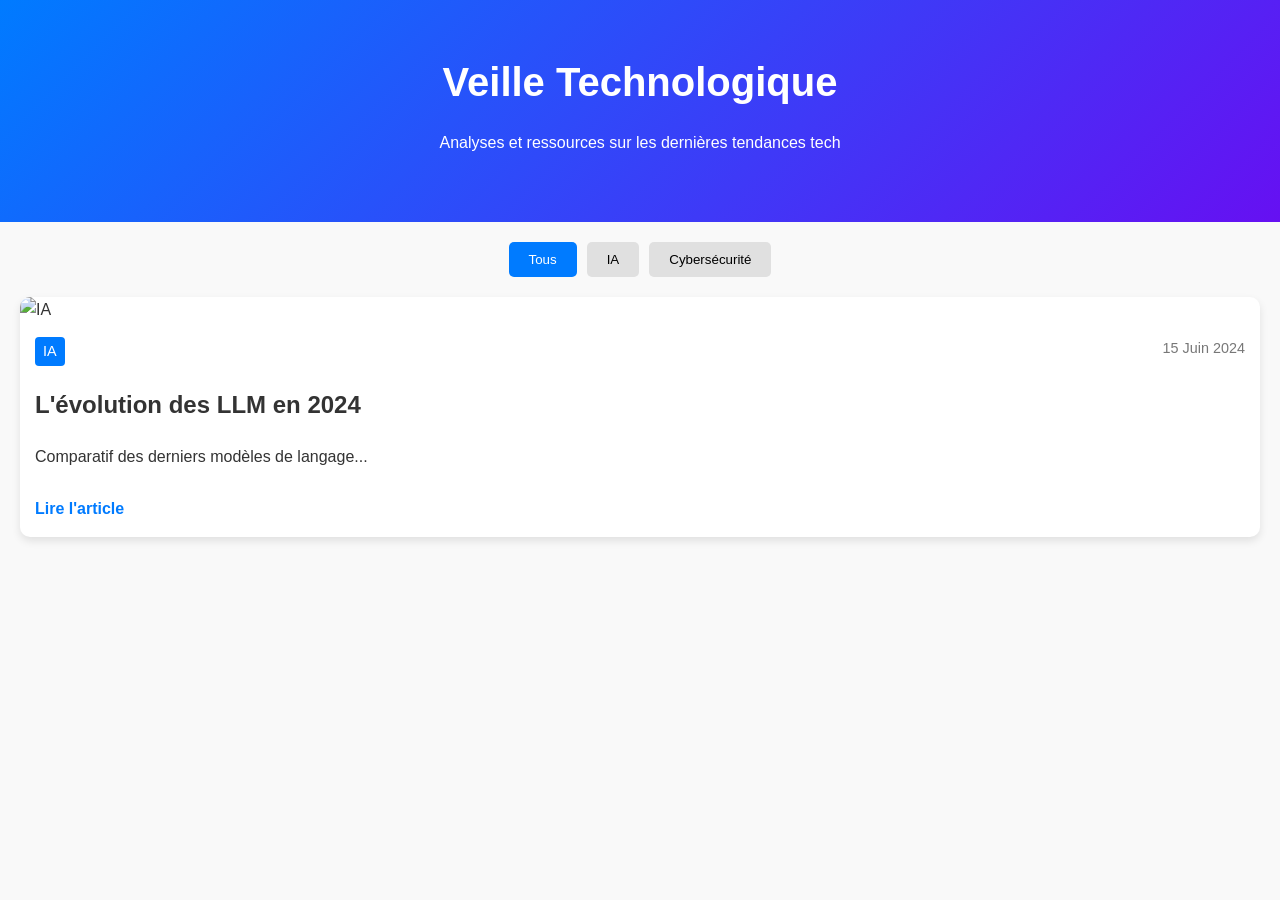
==== veille.html @ dc90a592 "amelioration css et ajout de la page veille.html" ====
<!DOCTYPE html>
<html lang="fr" data-theme="light">
<head>
  <meta charset="UTF-8">
  <meta name="viewport" content="width=device-width, initial-scale=1.0">
  <title>Junior Michel - Veille Technologique</title>
  <style>
    body {
      font-family: Arial, sans-serif;
      background-color: #f9f9f9;
      color: #333;
      margin: 0;
      padding: 0;
      line-height: 1.6;
    }

    .veille-hero {
      background: linear-gradient(135deg, #007BFF, #6610f2);
      color: white;
      text-align: center;
      padding: 50px 20px;
    }

    .veille-hero h1 {
      margin: 0;
      font-size: 2.5em;
    }

    .veille-filtres {
      display: flex;
      justify-content: center;
      gap: 10px;
      margin: 20px 0;
    }

    .filtre {
      padding: 10px 20px;
      border: none;
      background-color: #e0e0e0;
      cursor: pointer;
      transition: background 0.3s;
      border-radius: 5px;
    }

    .filtre.active, .filtre:hover {
      background-color: #007BFF;
      color: white;
    }

    .veille-grid {
      display: grid;
      grid-template-columns: repeat(auto-fit, minmax(300px, 1fr));
      gap: 20px;
      padding: 0 20px;
    }

    .veille-article {
      background: white;
      border-radius: 10px;
      overflow: hidden;
      box-shadow: 0 4px 8px rgba(0, 0, 0, 0.1);
      transition: transform 0.3s ease;
    }

    .veille-article:hover {
      transform: translateY(-10px);
    }

    .veille-image {
      width: 100%;
      height: 180px;
      object-fit: cover;
    }

    .veille-content {
      padding: 15px;
    }

    .veille-meta {
      display: flex;
      justify-content: space-between;
      font-size: 0.9em;
      color: #777;
    }

    .categorie {
      background-color: #007BFF;
      color: white;
      padding: 3px 8px;
      border-radius: 4px;
    }

    .veille-link {
      display: inline-block;
      margin-top: 10px;
      color: #007BFF;
      text-decoration: none;
      font-weight: bold;
    }

    .veille-link:hover {
      text-decoration: underline;
    }
  </style>
</head>
<body>
  <section class="veille-hero">
    <h1>Veille Technologique</h1>
    <p>Analyses et ressources sur les dernières tendances tech</p>
  </section>

  <div class="veille-filtres">
    <button class="filtre active" data-categorie="all">Tous</button>
    <button class="filtre" data-categorie="ia">IA</button>
    <button class="filtre" data-categorie="securite">Cybersécurité</button>
  </div>

  <div class="veille-grid">
    <article class="veille-article" data-categorie="ia">
      <img src="ia.jpg" alt="IA" class="veille-image">
      <div class="veille-content">
        <div class="veille-meta">
          <span class="categorie">IA</span>
          <time datetime="2024-06-15">15 Juin 2024</time>
        </div>
        <h2>L'évolution des LLM en 2024</h2>
        <p>Comparatif des derniers modèles de langage...</p>
        <a href="#article-llm" class="veille-link">Lire l'article</a>
      </div>
    </article>
  </div>

  <script>
    const filtres = document.querySelectorAll('.filtre');
    const articles = document.querySelectorAll('.veille-article');

    filtres.forEach(filtre => {
      filtre.addEventListener('click', () => {
        document.querySelector('.filtre.active').classList.remove('active');
        filtre.classList.add('active');

        const categorie = filtre.getAttribute('data-categorie');

        articles.forEach(article => {
          if (categorie === 'all' || article.dataset.categorie === categorie) {
            article.style.display = 'block';
          } else {
            article.style.display = 'none';
          }
        });
      });
    });
  </script>
</body>
</html>
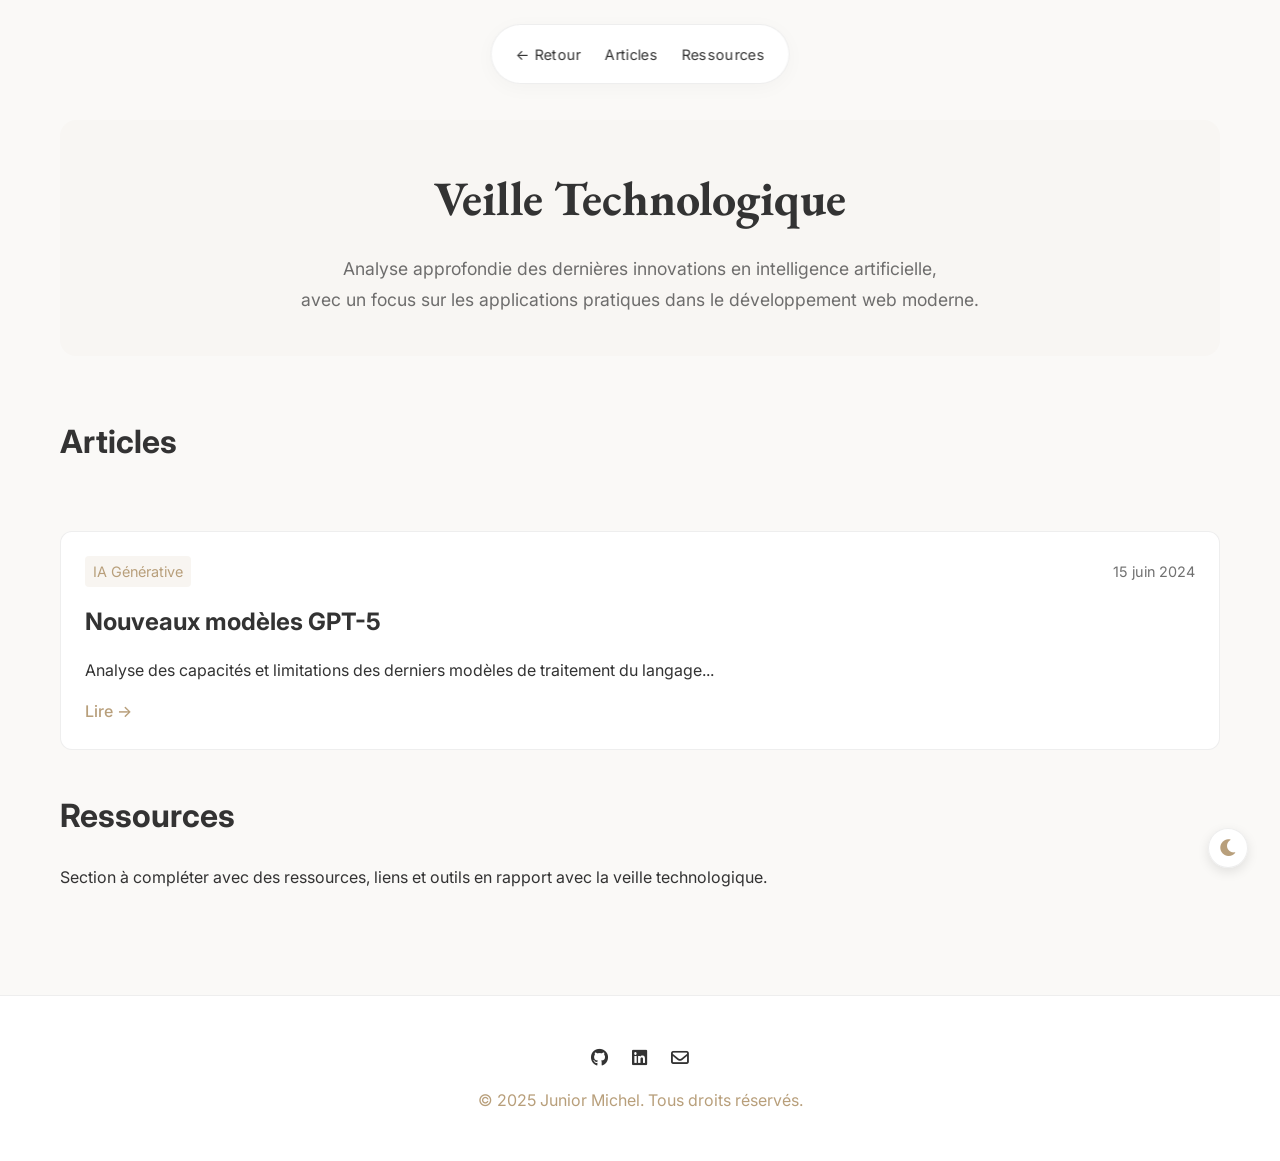
==== commit 4971fa02: "Modification style, ajoute page veille + style, tentative envoie mail" ====
--- a/veille.html
+++ b/veille.html
@@ -4,152 +4,130 @@
   <meta charset="UTF-8">
   <meta name="viewport" content="width=device-width, initial-scale=1.0">
   <title>Junior Michel - Veille Technologique</title>
-  <style>
-    body {
-      font-family: Arial, sans-serif;
-      background-color: #f9f9f9;
-      color: #333;
-      margin: 0;
-      padding: 0;
-      line-height: 1.6;
+  <link href="https://fonts.googleapis.com/css2?family=EB+Garamond:wght@400;600&family=Inter:wght@300;400;600&display=swap" rel="stylesheet">
+  <link rel="stylesheet" href="https://cdnjs.cloudflare.com/ajax/libs/font-awesome/6.0.0/css/all.min.css">
+  <link rel="stylesheet" href="styles_veille.css">
+</head>
+<body>
+  <button class="theme-toggle" aria-label="Basculer entre le mode clair et sombre" onclick="toggleTheme()">
+    <i class="fas fa-moon"></i>
+  </button>
+  <!-- Navbar fixe -->
+  <nav class="navbar">
+    <div class="nav-container">
+      <a href="index.html" class="nav-link">← Retour</a>
+      <a href="#articles" class="nav-link">Articles</a>
+      <a href="#ressources" class="nav-link">Ressources</a>
+    </div>
+  </nav>
+
+  <!-- Contenu principal -->
+  <main class="main-content">
+    <header class="veille-header">
+      <h1>Veille Technologique</h1>
+      <p>
+        Analyse approfondie des dernières innovations en intelligence artificielle,<br>
+        avec un focus sur les applications pratiques dans le développement web moderne.
+      </p>
+    </header>
+
+    <!-- Section Articles -->
+    <section id="articles" aria-labelledby="articles-heading">
+      <h2 id="articles-heading">Articles</h2>
+      <div class="veille-grid">
+        <article class="article-card">
+          <div class="article-meta">
+            <span class="category">IA Générative</span>
+            <time datetime="2024-06-15">15 juin 2024</time>
+          </div>
+          <h3>Nouveaux modèles GPT-5</h3>
+          <p>Analyse des capacités et limitations des derniers modèles de traitement du langage...</p>
+          <a href="#" class="article-link">Lire →</a>
+        </article>
+      </div>
+    </section>
+
+    <!-- Section Ressources -->
+    <section id="ressources">
+      <h2>Ressources</h2>
+      <p>Section à compléter avec des ressources, liens et outils en rapport avec la veille technologique.</p>
+    </section>
+  </main>
+
+  <!-- Footer -->
+  <footer class="footer">
+    <div class="footer-container">
+      <div class="social-links">
+        <a href="https://github.com" target="_blank" rel="noopener noreferrer">
+          <i class="fab fa-github"></i>
+        </a>
+        <a href="#"><i class="fab fa-linkedin"></i></a>
+        <a href="#"><i class="far fa-envelope"></i></a>
+      </div>
+      <p style="color: var(--accent); margin-top: 1rem;">&copy; 2025 Junior Michel. Tous droits réservés.</p>
+    </div>
+  </footer>
+  <script>
+    // Gestion du thème
+    function toggleTheme() {
+      const html = document.documentElement;
+      const currentTheme = html.getAttribute('data-theme');
+      const newTheme = currentTheme === 'dark' ? 'light' : 'dark';
+      html.setAttribute('data-theme', newTheme);
+      localStorage.setItem('theme', newTheme);
+      updateThemeIcon(newTheme);
     }
 
-    .veille-hero {
-      background: linear-gradient(135deg, #007BFF, #6610f2);
-      color: white;
-      text-align: center;
-      padding: 50px 20px;
+    function updateThemeIcon(theme) {
+      const icon = document.querySelector('.theme-toggle i');
+      icon.className = theme === 'dark' ? 'fas fa-sun' : 'fas fa-moon';
     }
 
-    .veille-hero h1 {
-      margin: 0;
-      font-size: 2.5em;
+    function loadTheme() {
+      const savedTheme = localStorage.getItem('theme');
+      const prefersDark = window.matchMedia('(prefers-color-scheme: dark)').matches;
+      const theme = savedTheme || (prefersDark ? 'dark' : 'light');
+      document.documentElement.setAttribute('data-theme', theme);
+      updateThemeIcon(theme);
     }
 
-    .veille-filtres {
-      display: flex;
-      justify-content: center;
-      gap: 10px;
-      margin: 20px 0;
-    }
+    loadTheme();
 
-    .filtre {
-      padding: 10px 20px;
-      border: none;
-      background-color: #e0e0e0;
-      cursor: pointer;
-      transition: background 0.3s;
-      border-radius: 5px;
-    }
+    // Animations au scroll
+    const observer = new IntersectionObserver((entries) => {
+      entries.forEach(entry => {
+        if (entry.isIntersecting) {
+          entry.target.style.opacity = 1;
+          entry.target.style.transform = 'translateY(0)';
+        }
+      });
+    });
 
-    .filtre.active, .filtre:hover {
-      background-color: #007BFF;
-      color: white;
-    }
+    document.querySelectorAll('.article-card').forEach((el) => {
+      el.style.opacity = 0;
+      el.style.transform = 'translateY(20px)';
+      el.style.transition = 'all 0.4s ease-out';
+      observer.observe(el);
+    });
 
-    .veille-grid {
-      display: grid;
-      grid-template-columns: repeat(auto-fit, minmax(300px, 1fr));
-      gap: 20px;
-      padding: 0 20px;
-    }
+    document.querySelectorAll('.skill-card, .project-card').forEach((el) => {
+      el.style.opacity = 0;
+      el.style.transform = 'translateY(20px)';
+      el.style.transition = 'all 0.4s ease-out';
+      observer.observe(el);
+    });
 
-    .veille-article {
-      background: white;
-      border-radius: 10px;
-      overflow: hidden;
-      box-shadow: 0 4px 8px rgba(0, 0, 0, 0.1);
-      transition: transform 0.3s ease;
-    }
-
-    .veille-article:hover {
-      transform: translateY(-10px);
-    }
-
-    .veille-image {
-      width: 100%;
-      height: 180px;
-      object-fit: cover;
-    }
-
-    .veille-content {
-      padding: 15px;
-    }
-
-    .veille-meta {
-      display: flex;
-      justify-content: space-between;
-      font-size: 0.9em;
-      color: #777;
-    }
-
-    .categorie {
-      background-color: #007BFF;
-      color: white;
-      padding: 3px 8px;
-      border-radius: 4px;
-    }
-
-    .veille-link {
-      display: inline-block;
-      margin-top: 10px;
-      color: #007BFF;
-      text-decoration: none;
-      font-weight: bold;
-    }
-
-    .veille-link:hover {
-      text-decoration: underline;
-    }
-  </style>
-</head>
-<body>
-  <section class="veille-hero">
-    <h1>Veille Technologique</h1>
-    <p>Analyses et ressources sur les dernières tendances tech</p>
-  </section>
-
-  <div class="veille-filtres">
-    <button class="filtre active" data-categorie="all">Tous</button>
-    <button class="filtre" data-categorie="ia">IA</button>
-    <button class="filtre" data-categorie="securite">Cybersécurité</button>
-  </div>
-
-  <div class="veille-grid">
-    <article class="veille-article" data-categorie="ia">
-      <img src="ia.jpg" alt="IA" class="veille-image">
-      <div class="veille-content">
-        <div class="veille-meta">
-          <span class="categorie">IA</span>
-          <time datetime="2024-06-15">15 Juin 2024</time>
-        </div>
-        <h2>L'évolution des LLM en 2024</h2>
-        <p>Comparatif des derniers modèles de langage...</p>
-        <a href="#article-llm" class="veille-link">Lire l'article</a>
-      </div>
-    </article>
-  </div>
-
-  <script>
-    const filtres = document.querySelectorAll('.filtre');
-    const articles = document.querySelectorAll('.veille-article');
-
-    filtres.forEach(filtre => {
-      filtre.addEventListener('click', () => {
-        document.querySelector('.filtre.active').classList.remove('active');
-        filtre.classList.add('active');
-
-        const categorie = filtre.getAttribute('data-categorie');
-
-        articles.forEach(article => {
-          if (categorie === 'all' || article.dataset.categorie === categorie) {
-            article.style.display = 'block';
-          } else {
-            article.style.display = 'none';
-          }
+    // Navigation fluide
+    document.querySelectorAll('a[href^="#"]').forEach(anchor => {
+      anchor.addEventListener('click', function (e) {
+        e.preventDefault();
+        document.querySelector(this.getAttribute('href')).scrollIntoView({
+          behavior: 'smooth'
         });
       });
     });
-  </script>
+
+</script>
+  
 </body>
 </html>
--- a/styles_veille.css
+++ b/styles_veille.css
@@ -0,0 +1,334 @@
+/* ======================= */
+/*   Variables & Reset     */
+/* ======================= */
+@import url('https://fonts.googleapis.com/css2?family=EB+Garamond:wght@400;600&family=Inter:wght@300;400;600&display=swap');
+
+:root {
+  /* Light Theme amélioré */
+  --bg: #FAF9F7;                   /* Fond très clair et chaleureux */
+  --text: #333333;                 /* Texte bien contrasté */
+  --accent: #B89F7B;               /* Accent élégant */
+  --card-bg: rgba(255, 255, 255, 0.95); /* Fond des cartes légèrement translucide */
+  --border: rgba(200, 200, 200, 0.3); /* Bordures subtiles */
+  --text-muted: rgba(51, 51, 51, 0.7);  /* Texte atténué */
+
+  --accent-rgb: 184, 159, 123; /* Correspond à --accent en RGB */
+  --accent-dark-rgb: 240, 165, 0; /* Correspond à --accent-dark en RGB */
+  
+  /* Dark Theme */
+  --bg-dark: #1C1C1C;
+  --text-dark: #F5F5F5;
+  --accent-dark: #F0A500;
+  --card-bg-dark: rgba(28, 28, 28, 0.95);
+  --border-dark: rgba(240, 165, 0, 0.2);
+  --text-muted-dark: rgba(245, 245, 245, 0.7);
+}[data-theme="dark"] {
+  --bg: var(--bg-dark);
+  --text: var(--text-dark);
+  --accent: var(--accent-dark);
+  --card-bg: var(--card-bg-dark);
+  --border: var(--border-dark);
+  --text-muted: var(--text-muted-dark);
+}
+
+/* Theme Toggle */
+.theme-toggle {
+  position: fixed;
+  bottom: 2rem;
+  right: 2rem;
+  width: 40px;
+  height: 40px;
+  border-radius: 50%;
+  background: var(--card-bg);
+  border: 1px solid var(--border);
+  cursor: pointer;
+  display: flex;
+  align-items: center;
+  justify-content: center;
+  box-shadow: 0 4px 12px rgba(0, 0, 0, 0.1);
+  z-index: 1000;
+  backdrop-filter: blur(5px);  /* Blur sur le bouton */
+}
+.theme-toggle i {
+  font-size: 1.2rem;
+  color: var(--accent);
+}
+
+* {
+  box-sizing: border-box;
+  margin: 0;
+  padding: 0;
+  transition: background 0.3s ease, color 0.2s ease;
+}
+
+body {
+  background: var(--bg);
+  color: var(--text);
+  font-family: 'Inter', sans-serif;
+  line-height: 1.6;
+  padding-top: 80px; /* Espace pour la navbar */
+}
+
+/* ======================= */
+/*       Navbar            */
+/* ======================= */
+.nav-glass {
+  position: fixed;
+  top: 20px;
+  left: 50%;
+  transform: translateX(-50%);
+  padding: 12px 24px;
+  background: var(--card-bg);
+  backdrop-filter: blur(12px);
+  border: 1px solid var(--border);
+  border-radius: 50px;
+  z-index: 1000;
+  display: flex;
+  gap: 24px;
+  box-shadow: 0 4px 20px rgba(0, 0, 0, 0.1);
+  width: max-content;
+}
+
+/* ======================= */
+/*  Conteneur principal    */
+/* ======================= */
+.main-content {
+  max-width: 1200px;
+  margin: 0 auto;
+  padding: 40px 20px;
+}
+
+/* ======================= */
+/*      En-tête Veille     */
+/* ======================= */
+.veille-header {
+  text-align: center;
+  margin-bottom: 60px;
+  padding: 40px 20px;
+  /* Correction : on utilise la variable RGB pour appliquer l'opacité */
+  background: rgba(var(--accent-rgb), 0.03);
+  border-radius: 16px;
+}
+
+.veille-header h1 {
+  font-family: 'EB Garamond', serif;
+  font-size: 3rem;
+  margin-bottom: 1rem;
+  color: var(--text);
+}
+
+.veille-header p {
+  font-size: 1.1rem;
+  color: var(--text-muted);
+  max-width: 800px;
+  margin: 0 auto;
+  line-height: 1.8;
+}
+
+/* ======================= */
+/*    Grille d'articles    */
+/* ======================= */
+.veille-grid {
+  display: grid;
+  grid-template-columns: repeat(auto-fit, minmax(320px, 1fr));
+  gap: 30px;
+  padding: 40px 0;
+}
+
+/* ======================= */
+/*      Carte Article      */
+/* ======================= */
+.article-card {
+  background: var(--card-bg);
+  border: 1px solid var(--border);
+  border-radius: 12px;
+  padding: 24px;
+  transition: transform 0.3s ease, box-shadow 0.3s ease;
+}
+
+.article-card:hover {
+  transform: translateY(-5px);
+  box-shadow: 0 8px 24px rgba(0, 0, 0, 0.1);
+}
+
+/* Meta informations de l'article */
+.article-meta {
+  display: flex;
+  justify-content: space-between;
+  align-items: center;
+  margin-bottom: 16px;
+}
+
+.article-meta .category {
+  font-size: 0.9rem;
+  color: var(--accent);
+  background: rgba(var(--accent-rgb), 0.1);
+  padding: 4px 8px;
+  border-radius: 4px;
+}
+
+.article-meta time {
+  font-size: 0.9rem;
+  color: var(--text-muted);
+}
+
+/* Lien vers l'article */
+.article-link {
+  display: inline-block;
+  margin-top: 16px;
+  color: var(--accent);
+  text-decoration: none;
+  font-weight: 500;
+  transition: transform 0.2s ease;
+}
+
+.article-link:hover {
+  transform: translateX(5px);
+}
+
+/* ======================= */
+/*       Responsive        */
+/* ======================= */
+@media (max-width: 768px) {
+  body {
+    padding-top: 70px;
+  }
+  
+  .nav-glass {
+    top: 10px;
+    padding: 10px 15px;
+    gap: 15px;
+    font-size: 0.9rem;
+  }
+  
+  .veille-header h1 {
+    font-size: 2.2rem;
+  }
+  
+  .veille-header p {
+    font-size: 1rem;
+  }
+}
+
+
+/* ===================================================== */
+/*      Navbar - Style Global (repris de l'index)       */
+/* ===================================================== */
+.navbar {
+  position: fixed;
+  top: 1.5rem;
+  left: 50%;
+  transform: translateX(-50%);
+  padding: 0.8rem 1.5rem;
+  background: var(--card-bg);
+  backdrop-filter: blur(20px);  /* Blur renforcé */
+  border-radius: 50px;
+  z-index: 1000;
+  box-shadow: 0 4px 20px rgba(0, 0, 0, 0.03);
+  border: 1px solid var(--border);
+  display: flex;
+  gap: 1.5rem;
+  width: max-content;
+}
+
+.nav-container {
+  display: flex;
+  gap: 1.5rem;
+}
+
+.nav-link {
+  color: var(--text);
+  text-decoration: none;
+  font-size: 0.9rem;
+  letter-spacing: 0.3px;
+  padding: 0.3rem 0;
+  position: relative;
+}
+
+.nav-link::after {
+  content: '';
+  position: absolute;
+  bottom: 0;
+  left: 0;
+  width: 0;
+  height: 1px;
+  background: var(--accent);
+  transition: width 0.3s ease;
+}
+
+.nav-link:hover::after {
+  width: 100%;
+}
+
+/* ===================================================== */
+/*                       ARTICLE                         */
+/* ===================================================== */
+
+.article-card:hover {
+  transform: translateY(-5px);
+  box-shadow: 0 8px 24px rgba(0, 0, 0, 0.1);
+}
+
+.article-link:hover {
+  color: var(--accent);
+  text-decoration: underline;
+}
+
+.article-link, .nav-link, .theme-toggle {
+  transition: all 0.3s ease;
+}
+
+/* ===================================================== */
+/*       Footer - Style Global (repris de l'index)       */
+/* ===================================================== */
+.footer {
+  background: var(--card-bg);
+  padding: 3rem 5%;
+  text-align: center;
+  border-top: 1px solid var(--border);
+  margin-top: 4rem;
+}
+
+.footer-container {
+  max-width: 1200px;
+  margin: 0 auto;
+}
+
+/* (Optionnel) Si vous souhaitez réutiliser les liens sociaux de l'index : */
+
+.social-links {
+  display: flex;
+  justify-content: center;
+  gap: 1.5rem;
+  margin-bottom: 1rem;
+}
+
+.social-links a {
+  color: var(--text);
+  font-size: 1.1rem;
+  transition: color 0.2s ease;
+}
+
+.social-links a:hover {
+  color: var(--accent);
+}
+
+/*  ajustez la grille avec des media queries */
+@media (max-width: 480px) {
+  .veille-grid {
+    grid-template-columns: 1fr;
+    gap: 20px;
+  }
+}
+
+h2 {
+  font-size: 2rem;
+  margin-bottom: 1.5rem;
+  color: var(--text);
+}
+
+h3 {
+  font-size: 1.5rem;
+  margin-bottom: 1rem;
+  color: var(--text);
+}
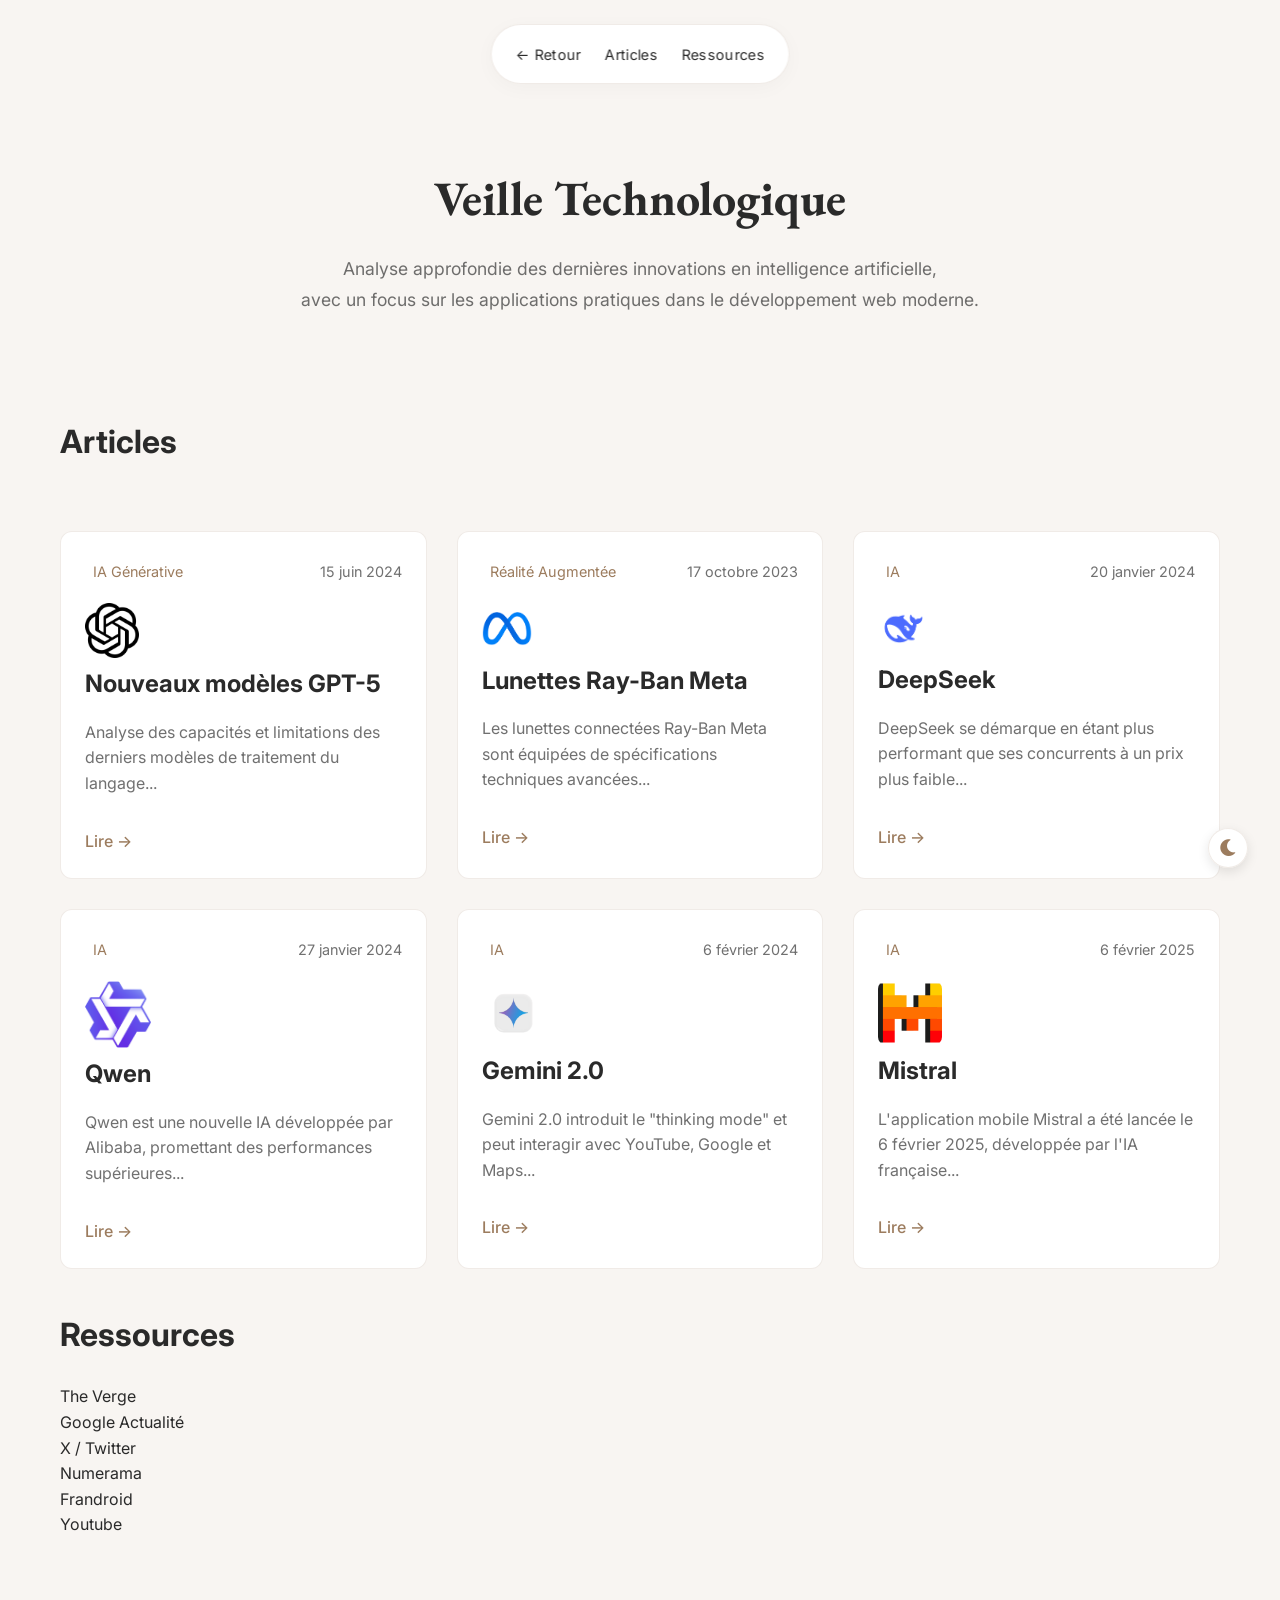
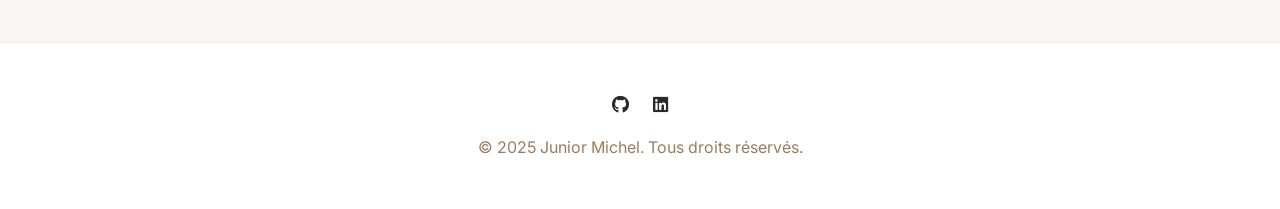
==== commit 3a4eaa1c: "creation blog, amelioration design, page veille amelioré, contact fonctionnelle 'déjà dis je crois'" ====
--- a/veille.html
+++ b/veille.html
@@ -6,12 +6,15 @@
   <title>Junior Michel - Veille Technologique</title>
   <link href="https://fonts.googleapis.com/css2?family=EB+Garamond:wght@400;600&family=Inter:wght@300;400;600&display=swap" rel="stylesheet">
   <link rel="stylesheet" href="https://cdnjs.cloudflare.com/ajax/libs/font-awesome/6.0.0/css/all.min.css">
-  <link rel="stylesheet" href="styles_veille.css">
+  <link rel="stylesheet" href="styles/styles_veille.css">
+  
 </head>
 <body>
+
   <button class="theme-toggle" aria-label="Basculer entre le mode clair et sombre" onclick="toggleTheme()">
     <i class="fas fa-moon"></i>
   </button>
+
   <!-- Navbar fixe -->
   <nav class="navbar">
     <div class="nav-container">
@@ -40,9 +43,72 @@
             <span class="category">IA Générative</span>
             <time datetime="2024-06-15">15 juin 2024</time>
           </div>
+
+          <img src="img/chatgptBlancLogo.png" class="logo light-theme" alt="Nouveaux modèles GPT-5">
+          <img src="img/chatgptLogo.png" class="logo dark-theme" alt="Nouveaux modèles GPT-5">
           <h3>Nouveaux modèles GPT-5</h3>
           <p>Analyse des capacités et limitations des derniers modèles de traitement du langage...</p>
-          <a href="#" class="article-link">Lire →</a>
+          <a href="articles/nv_model_GPT5.html" class="article-link">Lire →</a>
+        </article>
+
+        <article class="article-card">
+          <div class="article-meta">
+            <span class="category">Réalité Augmentée</span>
+            <time datetime="2023-10-17">17 octobre 2023</time>
+          </div>
+
+          <img src="img/metaLogo.png" width="16%" alt="Lunettes Ray-Ban Meta">
+          <h3>Lunettes Ray-Ban Meta</h3>
+          <p>Les lunettes connectées Ray-Ban Meta sont équipées de spécifications techniques avancées...</p>
+          <a href="articles/lunette_meta.html" class="article-link">Lire →</a>
+        </article>
+
+        <article class="article-card">
+          <div class="article-meta">
+            <span class="category">IA</span>
+            <time datetime="2024-01-20">20 janvier 2024</time>
+          </div>
+
+          <img src="img/deepseekLogo.png" width="16%" alt="DeepSeek">
+          <h3>DeepSeek</h3>
+          <p>DeepSeek se démarque en étant plus performant que ses concurrents à un prix plus faible...</p>
+          <a href="articles/deepseek.html" class="article-link">Lire →</a>
+        </article>
+
+        <article class="article-card">
+          <div class="article-meta">
+            <span class="category">IA</span>
+            <time datetime="2024-01-27">27 janvier 2024</time>
+          </div>
+
+          <img src="img/qwenLogo.png" width="21%" alt="Qwen">
+          <h3>Qwen</h3>
+          <p>Qwen est une nouvelle IA développée par Alibaba, promettant des performances supérieures...</p>
+          <a href="articles/qwen.html" class="article-link">Lire →</a>
+        </article>
+
+        <article class="article-card">
+          <div class="article-meta">
+            <span class="category">IA</span>
+            <time datetime="2024-02-06">6 février 2024</time>
+          </div>
+
+          <img src="img/geminiLogo.webp" width="20%" alt="Gemini 2.0">
+          <h3>Gemini 2.0</h3>
+          <p>Gemini 2.0 introduit le "thinking mode" et peut interagir avec YouTube, Google et Maps...</p>
+          <a href="articles/Gemini2_0.html" class="article-link">Lire →</a>
+        </article>
+
+        <article class="article-card">
+          <div class="article-meta">
+            <span class="category">IA</span>
+            <time datetime="2025-02-06">6 février 2025</time>
+          </div>
+
+          <img src="img/mistralLogo.webp" width="20%" alt="Mistral">
+          <h3>Mistral</h3>
+          <p>L'application mobile Mistral a été lancée le 6 février 2025, développée par l'IA française...</p>
+          <a href="articles/mistral.html" class="article-link">Lire →</a>
         </article>
       </div>
     </section>
@@ -50,7 +116,12 @@
     <!-- Section Ressources -->
     <section id="ressources">
       <h2>Ressources</h2>
-      <p>Section à compléter avec des ressources, liens et outils en rapport avec la veille technologique.</p>
+      <p>The Verge</p>
+      <p>Google Actualité</p>
+      <p>X / Twitter</p>
+      <p>Numerama</p>
+      <p>Frandroid</p>
+      <p>Youtube</p>
     </section>
   </main>
 
@@ -62,7 +133,7 @@
           <i class="fab fa-github"></i>
         </a>
         <a href="#"><i class="fab fa-linkedin"></i></a>
-        <a href="#"><i class="far fa-envelope"></i></a>
+        <!-- <a href="#"><i class="far fa-envelope"></i></a> -->
       </div>
       <p style="color: var(--accent); margin-top: 1rem;">&copy; 2025 Junior Michel. Tous droits réservés.</p>
     </div>
@@ -126,8 +197,6 @@
         });
       });
     });
-
-</script>
-  
+  </script>
 </body>
 </html>
--- a/styles/styles_veille.css
+++ b/styles/styles_veille.css
@@ -0,0 +1,497 @@
+/* ======================= */
+/*   Variables & Reset     */
+/* ======================= */
+@import url('https://fonts.googleapis.com/css2?family=EB+Garamond:wght@400;600&family=Inter:wght@300;400;600&display=swap');
+
+:root {
+  --bg: #f8f5f2;                   /* Fond plus chaud */
+  --text: #2a2a2a;                 /* Texte plus contrasté */
+  --accent: #9c7c5e;               /* Accent plus profond */
+  --secondary: #4a6fa5;            /* Nouvelle couleur secondaire */
+  --card-bg: rgba(255, 255, 255, 0.98); /* Fond plus opaque */
+  --border: rgba(156, 124, 94, 0.15); /* Bordures accent */
+  
+  --text-muted: rgba(51, 51, 51, 0.7);  /* Texte atténué */
+
+  /* Nouveaux dégradés basés sur vos couleurs */
+  --accent-light: #d4b999; /* +20% luminosité */
+  --accent-dark: #9c7c5e;  /* -20% luminosité */
+  --bg-gradient-light: linear-gradient(145deg, #FAF9F7 0%, #f3f0eb 100%);
+  --bg-gradient-dark: linear-gradient(145deg, #1C1C1C 0%, #242424 100%);
+  
+  /* Dark Theme */
+  --bg-dark: #121212;
+  --text-dark: #f0f0f0;
+  --accent-dark: #ffb300;          /* Or plus vibrant */
+  --secondary-dark: #26a69a;       /* Teal pour contraste */
+  --card-bg-dark: rgba(30, 30, 30, 0.98);
+  --border-dark: rgba(255, 179, 0, 0.15);
+
+  --text-muted-dark: rgba(245, 245, 245, 0.7);
+}
+
+[data-theme="dark"] {
+  --bg: var(--bg-dark);
+  --text: var(--text-dark);
+  --accent: var(--accent-dark);
+  --card-bg: var(--card-bg-dark);
+  --border: var(--border-dark);
+  --text-muted: var(--text-muted-dark);
+
+  --accent-light: #ffb733; /* Variation claire pour le dark mode */
+--accent-dark: #c68500;  /* Variation foncée pour le dark mode */
+}
+
+/* Theme Toggle */
+.theme-toggle {
+  position: fixed;
+  bottom: 2rem;
+  right: 2rem;
+  width: 40px;
+  height: 40px;
+  border-radius: 50%;
+  background: var(--card-bg);
+  border: 1px solid var(--border);
+  cursor: pointer;
+  display: flex;
+  align-items: center;
+  justify-content: center;
+  box-shadow: 0 4px 12px rgba(0, 0, 0, 0.1);
+  z-index: 1000;
+  backdrop-filter: blur(5px);  /* Blur sur le bouton */
+}
+.theme-toggle i {
+  font-size: 1.2rem;
+  color: var(--accent);
+}
+
+* {
+  margin: 0;
+  padding: 0;
+  box-sizing: border-box;
+  transition: background 0.3s ease, color 0.2s ease, border 0.3s ease;
+}
+
+body {
+  background: var(--bg);
+  color: var(--text);
+  font-family: 'Inter', sans-serif;
+  line-height: 1.6;
+  padding-top: 80px; /* Espace pour la navbar */
+}
+
+/* ======================= */
+/*       Navbar            */
+/* ======================= */
+.nav-glass {
+  background: linear-gradient(
+    135deg, 
+    rgba(255, 255, 255, 0.95) 0%, 
+    rgba(245, 243, 240, 0.95) 100%
+  );
+  
+  position: fixed;
+  top: 1.5rem;
+  left: 50%;
+  transform: translateX(-50%);
+  padding: 0.8rem 1.5rem;
+  background: var(--card-bg);
+  backdrop-filter: blur(20px);  /* Blur renforcé */
+  border-radius: 50px;
+  z-index: 1000;
+  box-shadow: 0 4px 20px rgba(0, 0, 0, 0.03);
+  border: 1px solid rgba(var(--accent-rgb), 0.1);
+  display: flex;
+  gap: 1.5rem;
+
+}
+
+[data-theme="dark"] .nav-glass {
+  background: linear-gradient(
+    135deg, 
+    rgba(40, 40, 40, 0.95) 0%, 
+    rgba(30, 30, 30, 0.95) 100%
+  );
+}
+
+.nav-glass a {
+  color: var(--text);
+  text-decoration: none;
+  font-size: 0.9rem;
+  letter-spacing: 0.3px;
+  padding: 0.3rem 0;
+  position: relative;
+}
+
+.nav-glass a::after {
+  content: '';
+  position: absolute;
+  bottom: 0;
+  left: 0;
+  width: 0;
+  height: 1px;
+  background: var(--accent);
+  transition: width 0.3s ease;
+}
+
+.nav-glass a:hover::after {
+  width: 100%;
+}
+
+/* ======================= */
+/*  Conteneur principal    */
+/* ======================= */
+.main-content {
+  max-width: 1200px;
+  margin: 0 auto;
+  padding: 40px 20px;
+}
+
+/* ======================= */
+/*      En-tête Veille     */
+/* ======================= */
+.veille-header {
+  text-align: center;
+  margin-bottom: 60px;
+  padding: 40px 20px;
+  /* Correction : on utilise la variable RGB pour appliquer l'opacité */
+  background: rgba(var(--card-bg-dark), 0.03);
+  border-radius: 16px;
+}
+
+.veille-header h1 {
+  font-family: 'EB Garamond', serif;
+  font-size: 3rem;
+  margin-bottom: 1rem;
+  color: var(--text);
+}
+
+.veille-header p {
+  font-size: 1.1rem;
+  color: var(--text-muted);
+  max-width: 800px;
+  margin: 0 auto;
+  line-height: 1.8;
+}
+
+/* ======================= */
+/*    Grille d'articles    */
+/* ======================= */
+.veille-grid {
+  display: grid;
+  grid-template-columns: repeat(auto-fit, minmax(320px, 1fr));
+  gap: 30px;
+  padding: 40px 0;
+}
+
+/* ======================= */
+/*      Carte Article      */
+/* ======================= */
+.article-card {
+  background: var(--card-bg);
+  border: 1px solid var(--border);
+  border-radius: 12px;
+  padding: 24px;
+  transition: transform 0.3s ease, box-shadow 0.3s ease;
+}
+
+.article-card:hover {
+  transform: translateY(-5px);
+  box-shadow: 0 8px 24px rgba(0, 0, 0, 0.1);
+}
+
+/* Meta informations de l'article */
+.article-meta {
+  display: flex;
+  justify-content: space-between;
+  align-items: center;
+  margin-bottom: 16px;
+}
+
+.article-meta .category {
+  font-size: 0.9rem;
+  color: var(--accent);
+  background: rgba(var(--accent-rgb), 0.1);
+  padding: 4px 8px;
+  border-radius: 4px;
+}
+
+.article-meta time {
+  font-size: 0.9rem;
+  color: var(--text-muted);
+}
+
+/* Lien vers l'article */
+.article-link {
+  display: inline-block;
+  margin-top: 16px;
+  color: var(--accent);
+  text-decoration: none;
+  font-weight: 500;
+  transition: transform 0.2s ease;
+}
+
+.article-link:hover {
+  transform: translateX(5px);
+}
+
+/* ======================= */
+/*       Responsive        */
+/* ======================= */
+@media (max-width: 768px) {
+  body {
+    padding-top: 70px;
+  }
+  
+  .nav-glass {
+    top: 10px;
+    padding: 10px 15px;
+    gap: 15px;
+    font-size: 0.9rem;
+  }
+  
+  .veille-header h1 {
+    font-size: 2.2rem;
+  }
+  
+  .veille-header p {
+    font-size: 1rem;
+  }
+}
+
+
+/* ===================================================== */
+/*      Navbar - Style Global (repris de l'index)       */
+/* ===================================================== */
+.navbar {
+  position: fixed;
+  top: 1.5rem;
+  left: 50%;
+  transform: translateX(-50%);
+  padding: 0.8rem 1.5rem;
+  background: var(--card-bg);
+  backdrop-filter: blur(20px);  /* Blur renforcé */
+  border-radius: 50px;
+  z-index: 1000;
+  box-shadow: 0 4px 20px rgba(0, 0, 0, 0.03);
+  border: 1px solid var(--border);
+  display: flex;
+  gap: 1.5rem;
+  width: max-content;
+}
+
+.nav-container {
+  display: flex;
+  gap: 1.5rem;
+}
+
+.nav-link {
+  color: var(--text);
+  text-decoration: none;
+  font-size: 0.9rem;
+  letter-spacing: 0.3px;
+  padding: 0.3rem 0;
+  position: relative;
+}
+
+.nav-link::after {
+  content: '';
+  position: absolute;
+  bottom: 0;
+  left: 0;
+  width: 0;
+  height: 1px;
+  background: var(--accent);
+  transition: width 0.3s ease;
+}
+
+.nav-link:hover::after {
+  width: 100%;
+}
+
+/* ===================================================== */
+/*                       ARTICLE                         */
+/* ===================================================== */
+
+.article-card:hover {
+  transform: translateY(-5px);
+  box-shadow: 0 8px 24px rgba(0, 0, 0, 0.1);
+}
+
+.article-link:hover {
+  color: var(--accent);
+  text-decoration: underline;
+}
+
+.article-link, .nav-link, .theme-toggle {
+  transition: all 0.3s ease;
+}
+
+/* ===================================================== */
+/*       Footer - Style Global (repris de l'index)       */
+/* ===================================================== */
+.footer {
+  background: var(--card-bg);
+  padding: 3rem 5%;
+  text-align: center;
+  border-top: 1px solid var(--border);
+  margin-top: 4rem;
+}
+
+.footer-container {
+  max-width: 1200px;
+  margin: 0 auto;
+}
+
+/* (Optionnel) Si vous souhaitez réutiliser les liens sociaux de l'index : */
+
+.social-links {
+  display: flex;
+  justify-content: center;
+  gap: 1.5rem;
+  margin-bottom: 1rem;
+}
+
+.social-links a {
+  color: var(--text);
+  font-size: 1.1rem;
+  transition: color 0.2s ease;
+}
+
+.social-links a:hover {
+  color: var(--accent);
+}
+
+/*  ajustez la grille avec des media queries */
+@media (max-width: 480px) {
+  .veille-grid {
+    grid-template-columns: 1fr;
+    gap: 20px;
+  }
+}
+
+h2 {
+  font-size: 2rem;
+  margin-bottom: 1.5rem;
+  color: var(--text);
+}
+
+h3 {
+  font-size: 1.5rem;
+  margin-bottom: 1rem;
+  color: var(--text);
+}
+
+
+.article-card {
+  transition: transform 0.3s ease, box-shadow 0.3s ease, background-color 0.3s ease;
+}
+.article-card:hover {
+  transform: translateY(-10px);
+  box-shadow: 0 12px 24px rgba(0, 0, 0, 0.2);
+  background-color: var(--card-bg-hover);
+}
+.article-card img {
+  border-radius: 8px;
+  transition: transform 0.3s ease;
+}
+.article-card:hover img {
+  transform: scale(1.05);
+}
+.article-link {
+  display: inline-block;
+  margin-top: 16px;
+  color: var(--accent);
+  text-decoration: none;
+  font-weight: 500;
+  transition: color 0.3s ease, transform 0.3s ease;
+}
+.article-link:hover {
+  color: var(--accent-dark);
+  transform: translateX(5px);
+}
+.category {
+  font-size: 0.9rem;
+  color: var(--accent);
+  background: rgba(var(--accent-rgb), 0.1);
+  padding: 4px 8px;
+  border-radius: 4px;
+  transition: background-color 0.3s ease;
+}
+.category:hover {
+  background-color: rgba(var(--accent-rgb), 0.2);
+}
+.veille-header {
+  text-align: center;
+  margin-bottom: 60px;
+  padding: 40px 20px;
+  background: rgba(var(--card-bg-dark), 0.03);
+  border-radius: 16px;
+}
+.veille-header h1 {
+  font-family: 'EB Garamond', serif;
+  font-size: 3rem;
+  margin-bottom: 1rem;
+  color: var(--text);
+}
+.veille-header p {
+  font-size: 1.1rem;
+  color: var(--text-muted);
+  max-width: 800px;
+  margin: 0 auto;
+  line-height: 1.8;
+}
+.veille-grid {
+  display: grid;
+  grid-template-columns: repeat(auto-fit, minmax(320px, 1fr));
+  gap: 30px;
+  padding: 40px 0;
+}
+.article-meta {
+  display: flex;
+  justify-content: space-between;
+  align-items: center;
+  margin-bottom: 16px;
+}
+.article-meta time {
+  font-size: 0.9rem;
+  color: var(--text-muted);
+}
+.article-card h3 {
+  font-size: 1.5rem;
+  margin-bottom: 1rem;
+  color: var(--text);
+}
+.article-card p {
+  font-size: 1rem;
+  color: var(--text-muted);
+  line-height: 1.6;
+  margin-bottom: 1rem;
+}
+@media (max-width: 768px) {
+  .veille-grid {
+    grid-template-columns: 1fr;
+    gap: 20px;
+  }
+  .veille-header h1 {
+    font-size: 2.2rem;
+  }
+  .veille-header p {
+    font-size: 1rem;
+  }
+}
+
+/* couleur logo chatgpt en blanc / noir */
+.logo {
+  width: 17%;
+  transition: all 0.3s ease;
+}
+.logo.dark-theme {
+  display: none;
+}
+[data-theme="dark"] .logo.light-theme {
+  display: none;
+}
+[data-theme="dark"] .logo.dark-theme {
+  display: inline;
+}
